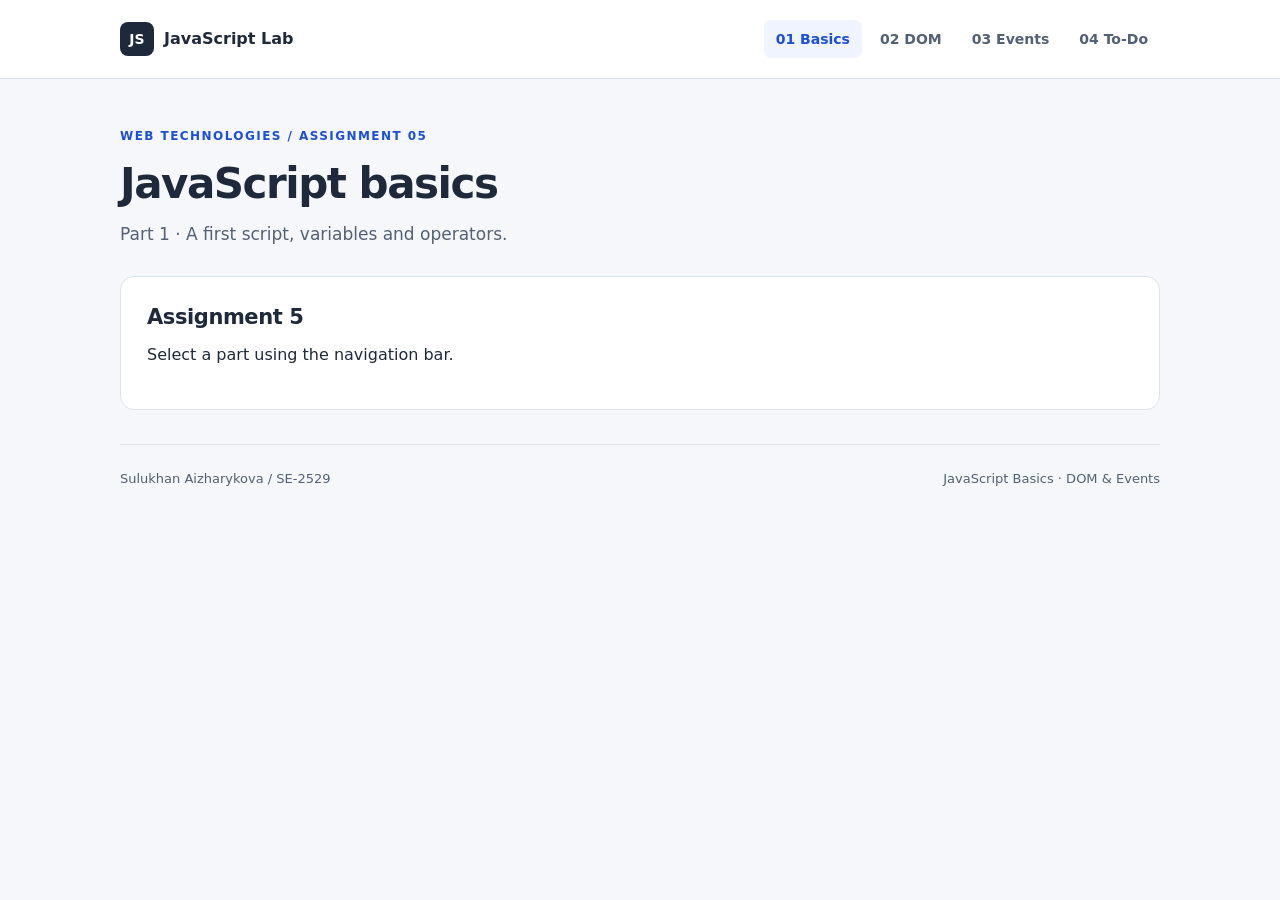
==== index.html @ f7e80d5c "feat: add four pages with shared navbar and responsive styles" ====
<!DOCTYPE html>
<html lang="en">
<head>
  <meta charset="UTF-8">
  <meta name="viewport" content="width=device-width, initial-scale=1.0">
  <meta name="description" content="Assignment 5 JavaScript basics, DOM manipulation and events by Sulukhan Aizharykova, SE-2529.">
  <title>JavaScript basics | JavaScript Lab</title>
  <link rel="stylesheet" href="assets/css/style.css">
</head>
<body>
  <a class="skip-link" href="#main">Skip to content</a>
  <header class="site-header">
    <div class="shell header-inner">
      <a class="brand" href="index.html"><span class="brand-icon" aria-hidden="true">JS</span> JavaScript Lab</a>
      <nav aria-label="Assignment parts">
        <a href="index.html" aria-current="page">01 Basics</a>
        <a href="dom.html">02 DOM</a>
        <a href="events.html">03 Events</a>
        <a href="todo.html">04 To-Do</a>
      </nav>
    </div>
  </header>
  <main id="main" class="shell">
    <div class="page-heading">
      <p class="eyebrow">WEB TECHNOLOGIES / ASSIGNMENT 05</p>
      <h1>JavaScript basics</h1>
      <p class="intro">Part 1 · A first script, variables and operators.</p>
    </div>
    <section class="card"><h2>Assignment 5</h2><p>Select a part using the navigation bar.</p></section>
  </main>
  <footer class="shell site-footer">
    <span>Sulukhan Aizharykova <span aria-hidden="true">/</span> SE-2529</span>
    <span>JavaScript Basics · DOM &amp; Events</span>
  </footer>
</body>
</html>
---- assets/css/style.css ----
:root {
  color-scheme: light;
  --ink: #1e293b;
  --muted: #526177;
  --line: #dce3eb;
  --accent: #1d4ed8;
  --soft: #eff4ff;
  --surface: #ffffff;
}
* { box-sizing: border-box; }
body { margin: 0; background: #f5f7fa; color: var(--ink); font: 16px/1.6 system-ui, -apple-system, BlinkMacSystemFont, "Segoe UI", sans-serif; }
a { color: var(--accent); text-underline-offset: 3px; }
button, input, select { font: inherit; }
button, input, select, a { -webkit-tap-highlight-color: transparent; }
:focus-visible { outline: 3px solid #e89713; outline-offset: 4px; }
.shell { width: min(1040px, calc(100% - 48px)); margin-inline: auto; }
.site-header { background: var(--surface); border-bottom: 1px solid var(--line); }
.header-inner { display: flex; justify-content: space-between; align-items: center; gap: 24px; padding-block: 20px; }
.brand { display: inline-flex; align-items: center; gap: 10px; font-weight: 750; text-decoration: none; color: var(--ink); white-space: nowrap; }
.brand-icon { display: inline-grid; place-items: center; width: 34px; height: 34px; border-radius: 8px; background: var(--ink); color: #fff; font-size: 14px; }
nav { display: flex; flex-wrap: wrap; gap: 6px; }
nav a { padding: 8px 12px; color: var(--muted); border-radius: 7px; font-size: 14px; font-weight: 600; text-decoration: none; }
nav a:hover, nav a[aria-current="page"] { color: var(--accent); background: var(--soft); }
.page-heading { padding: 48px 0 28px; max-width: 740px; }
.eyebrow { color: var(--accent); font-size: 12px; font-weight: 750; letter-spacing: 0.12em; margin: 0 0 12px; }
h1 { margin: 0 0 12px; font-size: clamp(30px, 5vw, 42px); line-height: 1.2; letter-spacing: -0.035em; }
.intro { color: var(--muted); margin: 0; font-size: 17px; }
.grid { display: grid; grid-template-columns: repeat(2, minmax(0, 1fr)); gap: 20px; }
.card { background: var(--surface); padding: 26px; border: 1px solid var(--line); border-radius: 14px; margin-bottom: 20px; }
.grid .card { margin-bottom: 0; }
.task-label { margin: 0 0 8px; color: var(--accent); font-size: 12px; font-weight: 750; letter-spacing: 0.08em; text-transform: uppercase; }
h2 { margin: 0 0 10px; font-size: 21px; line-height: 1.35; letter-spacing: -0.02em; }
.card > p:not(.task-label) { margin-top: 0; }
.muted, .hint { color: var(--muted); }
.hint { font-size: 14px; }
.actions { display: flex; flex-wrap: wrap; gap: 10px; margin-top: 16px; }
button, .button { display: inline-flex; align-items: center; justify-content: center; border: 1px solid transparent; border-radius: 7px; background: var(--accent); color: #fff; padding: 9px 16px; font-weight: 600; text-decoration: none; cursor: pointer; }
button:hover, .button:hover { background: #173fae; }
button.secondary { color: var(--ink); background: #f1f4f8; border-color: var(--line); }
button.secondary:hover { background: #e4eaf2; }
button:disabled { opacity: 0.45; cursor: not-allowed; }
button.danger { background: #fff; color: #b42318; border-color: #f2cbc8; padding: 5px 12px; font-size: 14px; }
button.danger:hover { background: #fff1f0; }
label { display: block; font-weight: 600; font-size: 14px; margin-bottom: 6px; }
input:not([type="checkbox"]), select { width: 100%; min-height: 44px; border: 1px solid #aebac9; border-radius: 7px; padding: 9px 12px; background: #fff; color: var(--ink); }
input::placeholder { color: #66758a; }
.demo-block { padding: 22px; background-color: #eff4ff; border: 1px dashed #a9bce2; border-radius: 9px; font-size: 16px; color: #1e293b; }
.mouse-box { display: grid; place-items: center; text-align: center; min-height: 140px; background-color: #eff4ff; border: 1px dashed #a9bce2; border-radius: 9px; color: #1e293b; padding: 20px; }
.result { display: block; background: #f1f5f9; border: 1px solid var(--line); padding: 14px 16px; margin: 16px 0 0; border-radius: 8px; min-height: 54px; white-space: pre-wrap; overflow-wrap: anywhere; }
.result.error { background: #fff1f0; border-color: #f2cbc8; color: #9e2018; }
.list { margin: 16px 0 0; padding-left: 24px; }
.list li { padding: 5px 0; }
.calculator-fields { display: grid; grid-template-columns: 1fr 160px 1fr; gap: 14px; align-items: end; }
.wide { margin-top: 20px; }
.todo-card { max-width: 800px; }
.todo-form { display: flex; align-items: end; gap: 12px; }
.todo-input { flex: 1; min-width: 0; }
.todo-form button { min-height: 44px; white-space: nowrap; }
.todo-list { margin: 20px 0 0; padding: 0; list-style: none; }
.todo-item { display: flex; align-items: center; gap: 12px; border-top: 1px solid var(--line); padding: 14px 0; }
.todo-item label { display: flex; flex: 1; align-items: center; gap: 12px; min-width: 0; margin: 0; font-size: 16px; font-weight: 400; cursor: pointer; }
.todo-item input { width: 18px; height: 18px; flex-shrink: 0; accent-color: var(--accent); }
.todo-item span { overflow-wrap: anywhere; }
.todo-item.completed span { text-decoration: line-through; color: var(--muted); }
.todo-meta { display: flex; flex-wrap: wrap; gap: 8px; align-items: center; justify-content: space-between; margin-top: 18px; font-size: 14px; color: var(--muted); }
.empty { text-align: center; padding: 30px 16px; border: 1px dashed var(--line); border-radius: 8px; color: var(--muted); margin-top: 20px; }
.empty[hidden] { display: none; }
.site-footer { display: flex; flex-wrap: wrap; justify-content: space-between; gap: 12px; padding: 24px 0 30px; margin-top: 34px; border-top: 1px solid var(--line); font-size: 13px; color: var(--muted); }
pre { margin: 0; font: 14px/1.8 ui-monospace, SFMono-Regular, Consolas, monospace; white-space: pre-wrap; overflow-wrap: anywhere; }
.skip-link { position: absolute; top: -100px; left: 16px; padding: 8px 14px; background: #fff; z-index: 10; }
.skip-link:focus { top: 8px; }
@media (max-width: 720px) {
  .shell { width: min(100% - 32px, 1040px); }
  .header-inner { align-items: flex-start; flex-direction: column; gap: 12px; }
  nav { width: 100%; }
  nav a { padding: 7px 9px; font-size: 13px; }
  .page-heading { padding-top: 32px; }
  .grid, .calculator-fields { grid-template-columns: 1fr; }
  .card { padding: 20px; }
  .todo-form { align-items: stretch; flex-direction: column; }
}
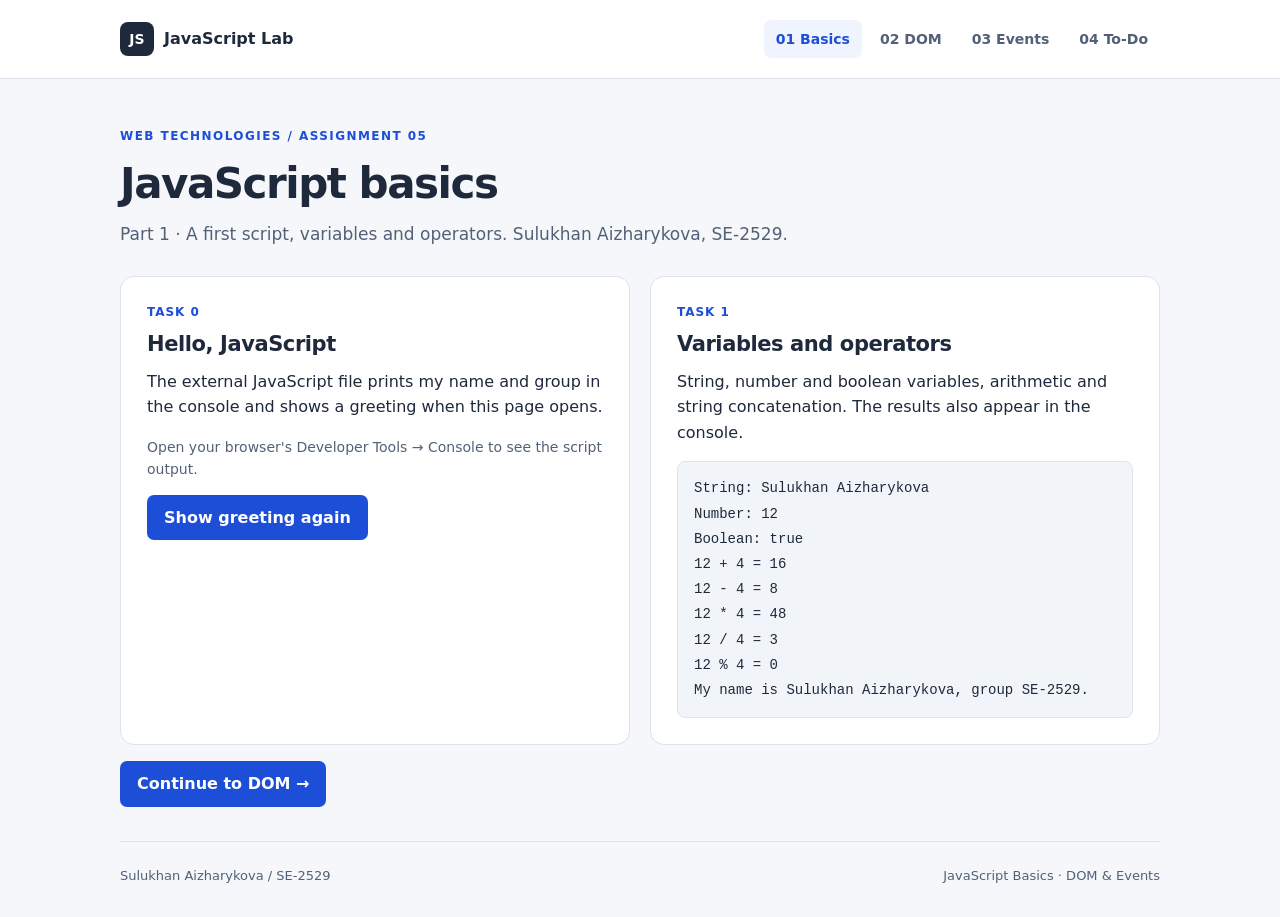
==== commit 3d7828ce: "feat: complete tasks 0 and 1 with external script and console output" ====
--- a/index.html
+++ b/index.html
@@ -6,6 +6,7 @@
   <meta name="description" content="Assignment 5 JavaScript basics, DOM manipulation and events by Sulukhan Aizharykova, SE-2529.">
   <title>JavaScript basics | JavaScript Lab</title>
   <link rel="stylesheet" href="assets/css/style.css">
+  <script src="assets/js/basics.js" defer></script>
 </head>
 <body>
   <a class="skip-link" href="#main">Skip to content</a>
@@ -24,9 +25,26 @@
     <div class="page-heading">
       <p class="eyebrow">WEB TECHNOLOGIES / ASSIGNMENT 05</p>
       <h1>JavaScript basics</h1>
-      <p class="intro">Part 1 · A first script, variables and operators.</p>
+      <p class="intro">Part 1 · A first script, variables and operators. Sulukhan Aizharykova, SE-2529.</p>
     </div>
-    <section class="card"><h2>Assignment 5</h2><p>Select a part using the navigation bar.</p></section>
+
+    <div class="grid">
+      <section class="card" aria-labelledby="first-script-title">
+        <p class="task-label">Task 0</p>
+        <h2 id="first-script-title">Hello, JavaScript</h2>
+        <p>The external JavaScript file prints my name and group in the console and shows a greeting when this page opens.</p>
+        <p class="hint">Open your browser's Developer Tools → Console to see the script output.</p>
+        <button id="greeting-button" type="button">Show greeting again</button>
+      </section>
+      <section class="card" aria-labelledby="variables-title">
+        <p class="task-label">Task 1</p>
+        <h2 id="variables-title">Variables and operators</h2>
+        <p>String, number and boolean variables, arithmetic and string concatenation. The results also appear in the console.</p>
+        <pre id="variables-output" class="result"></pre>
+      </section>
+    </div>
+    <div class="actions"><a class="button" href="dom.html">Continue to DOM →</a></div>
+
   </main>
   <footer class="shell site-footer">
     <span>Sulukhan Aizharykova <span aria-hidden="true">/</span> SE-2529</span>
